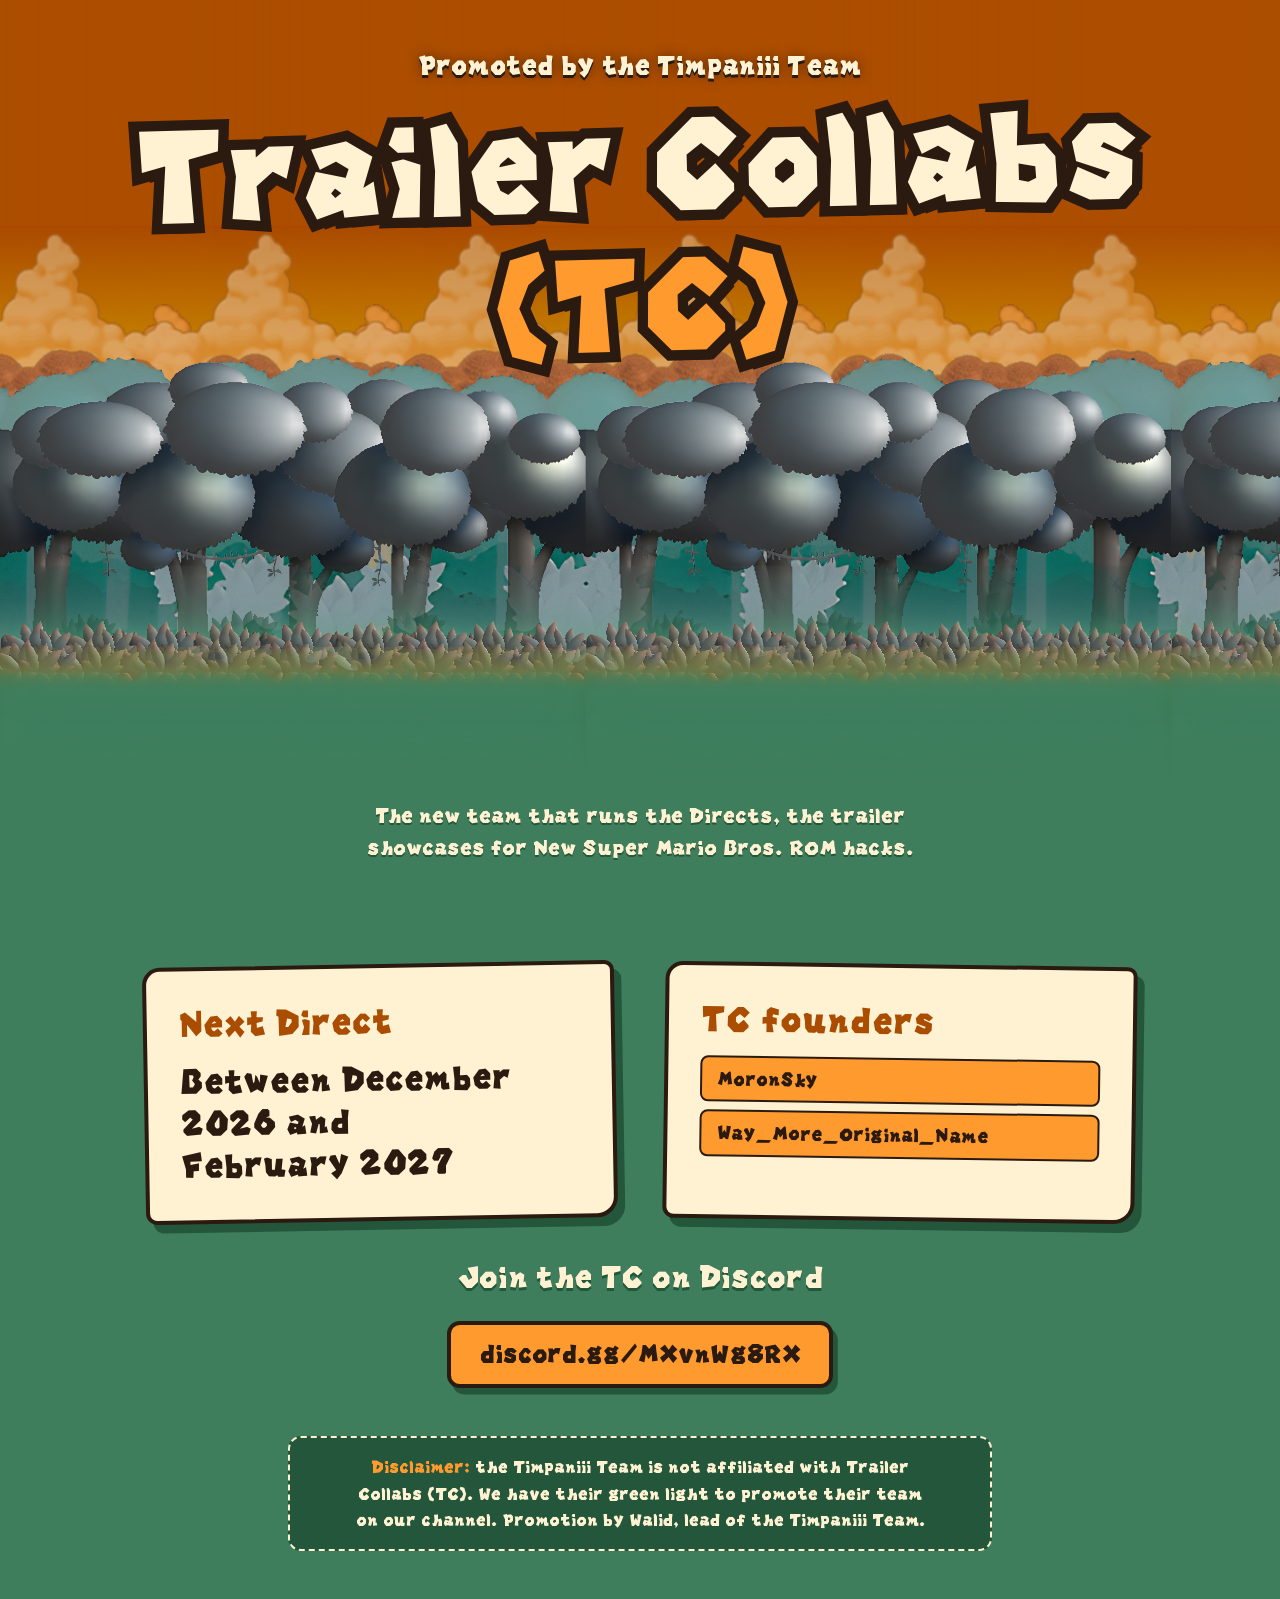
==== TC/index.html @ ae7767f0 "Added disclaimer in TC" ====
<!DOCTYPE html>
<html lang="en">
<head>
  <meta charset="UTF-8">
  <meta name="viewport" content="width=device-width, initial-scale=1">
  <title>Trailer Collabs (TC) – Promoted by the Timpaniii Team</title>
  <meta name="description" content="Trailer Collabs (TC), the new team that runs the Directs, the trailer showcases for New Super Mario Bros. ROM hacks. Next Direct between December 2026 and February 2027.">
  <link rel="preload" href="../assets/fonts/PaperMarioFont.ttf" as="font" type="font/ttf" crossorigin>
  <link rel="stylesheet" href="style.css">
</head>
<body>

  <header class="hero">
    <!-- Background layers: farthest to closest -->
    <div class="plan plan-ciel" aria-hidden="true"></div>
    <div class="plan plan-loin" aria-hidden="true"></div>
    <div class="plan plan-avant" aria-hidden="true"></div>

    <div class="hero-texte">
      <p class="presente">Promoted by the Timpaniii Team</p>
      <h1>Trailer Collabs <span class="sigle">(TC)</span></h1>
    </div>

    <p class="accroche">
      The new team that runs the Directs, the trailer showcases
      for New Super Mario Bros. ROM hacks.
    </p>
  </header>

  <main class="sol">
    <section class="carte carte-direct" aria-labelledby="t-direct">
      <h2 id="t-direct">Next Direct</h2>
      <p class="date">Between December 2026 and February 2027</p>
    </section>

    <section class="carte carte-fondateurs" aria-labelledby="t-fondateurs">
      <h2 id="t-fondateurs">TC founders</h2>
      <ul>
        <li>MoronSky</li>
        <li>Way_More_Original_Name</li>
      </ul>
    </section>
  </main>

  <section class="sol discord" aria-labelledby="t-discord">
    <h2 id="t-discord">Join the TC on Discord</h2>
    <a class="bouton-discord" href="https://discord.gg/MXvnWg8RX" target="_blank" rel="noopener noreferrer">discord.gg/MXvnWg8RX</a>
  </section>

  <footer class="sol pied">
    <p class="avertissement">
      <strong>Disclaimer:</strong> the Timpaniii Team is not affiliated with
      Trailer Collabs (TC). We have their green light to promote their team
      on our channel. Promotion by Walid, lead of the Timpaniii Team.
    </p>
  </footer>

</body>
</html>
---- TC/style.css ----
@font-face {
  font-family: "PaperMarioFont";
  src: url("../assets/fonts/PaperMarioFont.ttf") format("truetype");
  font-weight: normal;
  font-style: normal;
  font-display: swap;
}

:root {
  --encre: #2b1a10;
  --papier: #fff2d2;
  --orange: #ff9a2e;
  --rouille: #ab4d00;
  --sol: #3e7e5d;
  --sol-fonce: #23563a;
  --police: "PaperMarioFont", "Comic Sans MS", system-ui, sans-serif;
}

*, *::before, *::after { box-sizing: border-box; }

html { background: var(--sol); }

body {
  margin: 0;
  font-family: var(--police);
  font-size: clamp(1.15rem, 1rem + 0.6vw, 1.5rem);
  line-height: 1.35;
  color: var(--papier);
  background: var(--sol);
  -webkit-font-smoothing: antialiased;
}

/* ---------- Scene: infinite horizontal scrolling, one speed per layer ---------- */

.hero {
  --h: max(40rem, 100svh);
  position: relative;
  height: var(--h);
  overflow: hidden;
  background: #5a3119;
  isolation: isolate;
}

/*
  Each layer is a strip wider than the screen (100% + 1 tile) whose background
  repeats on X. It is translated by exactly one tile (--w) in a loop, so the
  seam is invisible. The closer the layer, the faster it moves.
*/
.plan {
  position: absolute;
  left: 0;
  width: calc(100% + var(--w));
  background-repeat: repeat-x;
  background-size: auto 100%;
  animation: defile var(--duree) linear infinite;
  will-change: transform;
  z-index: var(--z);
}

@keyframes defile {
  from { transform: translate3d(0, 0, 0); }
  to   { transform: translate3d(calc(-1 * var(--w)), 0, 0); }
}

/* Solid ground: hides tile seams in the green area of the front layer */
.hero::after {
  content: "";
  position: absolute;
  z-index: 4;
  left: 0;
  right: 0;
  bottom: 0;
  height: 22%;
  background: linear-gradient(to bottom, transparent, var(--sol) 45%);
  pointer-events: none;
}

/* plan3.png: sky + clouds (farthest, slowest) */
.plan-ciel {
  --z: 1;
  --w: calc(var(--h) * 0.75 * 580 / 617);
  --duree: 120s;
  top: 0;
  height: calc(var(--h) * 0.75);
  background-image: url("../assets/plan3.png");
}

/* plan1.png: misty forest (middle layer) */
.plan-loin {
  --z: 2;
  --w: calc(var(--h) * 0.4 * 1400 / 504);
  --duree: 70s;
  bottom: calc(var(--h) * 0.24);
  height: calc(var(--h) * 0.4);
  background-image: url("../assets/plan1.png");
}

/* plan2.png: big trees + ground (closest, fastest) */
.plan-avant {
  --z: 3;
  --w: calc(var(--h) * 0.6 * 2273 / 2096);
  --duree: 38s;
  bottom: 0;
  height: calc(var(--h) * 0.6);
  background-image: url("../assets/plan2.png");
}

/* ---------- Title ---------- */

.hero-texte {
  position: absolute;
  z-index: 5;
  top: clamp(1.25rem, 5svh, 3.5rem);
  left: 0;
  right: 0;
  padding: 0 1rem;
  text-align: center;
}

.presente {
  margin: 0 0 0.25em;
  font-size: clamp(1.2rem, 2.4vw, 2rem);
  color: var(--papier);
  text-shadow: 0 0.09em 0 var(--encre), 0 0 0.35em rgba(43, 26, 16, 0.6);
}

h1 {
  margin: 0;
  font-weight: normal;
  font-size: clamp(3rem, 11.5vw, 9.5rem);
  line-height: 0.95;
  color: var(--papier);
  -webkit-text-stroke: 0.14em var(--encre);
  paint-order: stroke fill;
  text-shadow: 0.05em 0.07em 0 var(--encre);
  transform: rotate(-1.5deg);
}

h1 .sigle {
  color: var(--orange);
  white-space: nowrap;
}

.accroche {
  position: absolute;
  z-index: 5;
  left: 50%;
  bottom: clamp(1rem, 4svh, 3rem);
  translate: -50% 0;
  width: min(92%, 40rem);
  margin: 0;
  text-align: center;
  text-wrap: balance;
  text-shadow: 0 0.09em 0 var(--sol-fonce);
}

/* ---------- Content on the ground ---------- */

.sol {
  padding: clamp(1.5rem, 5vw, 4rem) clamp(1rem, 5vw, 3rem);
}

main.sol {
  display: grid;
  grid-template-columns: repeat(auto-fit, minmax(min(100%, 20rem), 1fr));
  gap: clamp(1.5rem, 4vw, 3rem);
  max-width: 68rem;
  margin: 0 auto;
  padding-bottom: clamp(1rem, 3vw, 2rem);
}

.carte {
  padding: clamp(1.25rem, 3vw, 2rem);
  color: var(--encre);
  background: var(--papier);
  border: 0.2em solid var(--encre);
  border-radius: 1.1rem 0.6rem 1.3rem 0.7rem;
  box-shadow: 0.45rem 0.55rem 0 var(--sol-fonce);
}

.carte-direct    { transform: rotate(-1deg); }
.carte-fondateurs { transform: rotate(0.8deg); }

.carte h2 {
  margin: 0 0 0.4em;
  font-weight: normal;
  font-size: clamp(1.7rem, 3.4vw, 2.5rem);
  line-height: 1.05;
  color: var(--rouille);
  text-wrap: balance;
}

.date {
  margin: 0;
  font-size: clamp(1.6rem, 3.2vw, 2.4rem);
  line-height: 1.1;
  text-wrap: balance;
}

.carte ul {
  margin: 0;
  padding: 0;
  list-style: none;
  display: grid;
  gap: 0.5rem;
}

.carte li {
  padding: 0.3em 0.7em;
  font-size: clamp(1rem, 1.7vw, 1.5rem);
  overflow-wrap: anywhere;
  background: var(--orange);
  border: 0.13em solid var(--encre);
  border-radius: 0.5rem;
}

/* ---------- Discord ---------- */

.discord {
  padding-top: 0;
  padding-bottom: clamp(1.5rem, 4vw, 3rem);
  text-align: center;
}

.discord h2 {
  margin: 0 0 0.6em;
  font-weight: normal;
  font-size: clamp(1.5rem, 3vw, 2.2rem);
  text-shadow: 0 0.09em 0 var(--sol-fonce);
  text-wrap: balance;
}

.bouton-discord {
  display: inline-block;
  padding: 0.35em 1em;
  font-size: clamp(1.2rem, 2.4vw, 1.8rem);
  color: var(--encre);
  text-decoration: none;
  overflow-wrap: anywhere;
  background: var(--orange);
  border: 0.15em solid var(--encre);
  border-radius: 0.8rem;
  box-shadow: 0.3rem 0.4rem 0 var(--sol-fonce);
  transition: transform 0.12s ease, box-shadow 0.12s ease;
}

.bouton-discord:hover,
.bouton-discord:focus-visible {
  transform: translate(0.15rem, 0.2rem);
  box-shadow: 0.15rem 0.2rem 0 var(--sol-fonce);
}

.bouton-discord:focus-visible {
  outline: 0.2em solid var(--papier);
  outline-offset: 0.2em;
}

/* ---------- Disclaimer ---------- */

.pied {
  padding-top: 0;
  padding-bottom: clamp(1.5rem, 4vw, 3rem);
}

.avertissement {
  max-width: 44rem;
  margin: 0 auto;
  padding: 1rem 1.25rem;
  font-size: clamp(1rem, 0.9rem + 0.4vw, 1.25rem);
  text-align: center;
  text-wrap: balance;
  background: var(--sol-fonce);
  border: 0.15em dashed var(--papier);
  border-radius: 0.8rem;
}

.avertissement strong { font-weight: normal; color: var(--orange); }

/* ---------- Accessibility ---------- */

@media (prefers-reduced-motion: reduce) {
  .plan { animation: none; }
}

@media (max-width: 40rem) {
  .carte-direct, .carte-fondateurs { transform: none; }
}
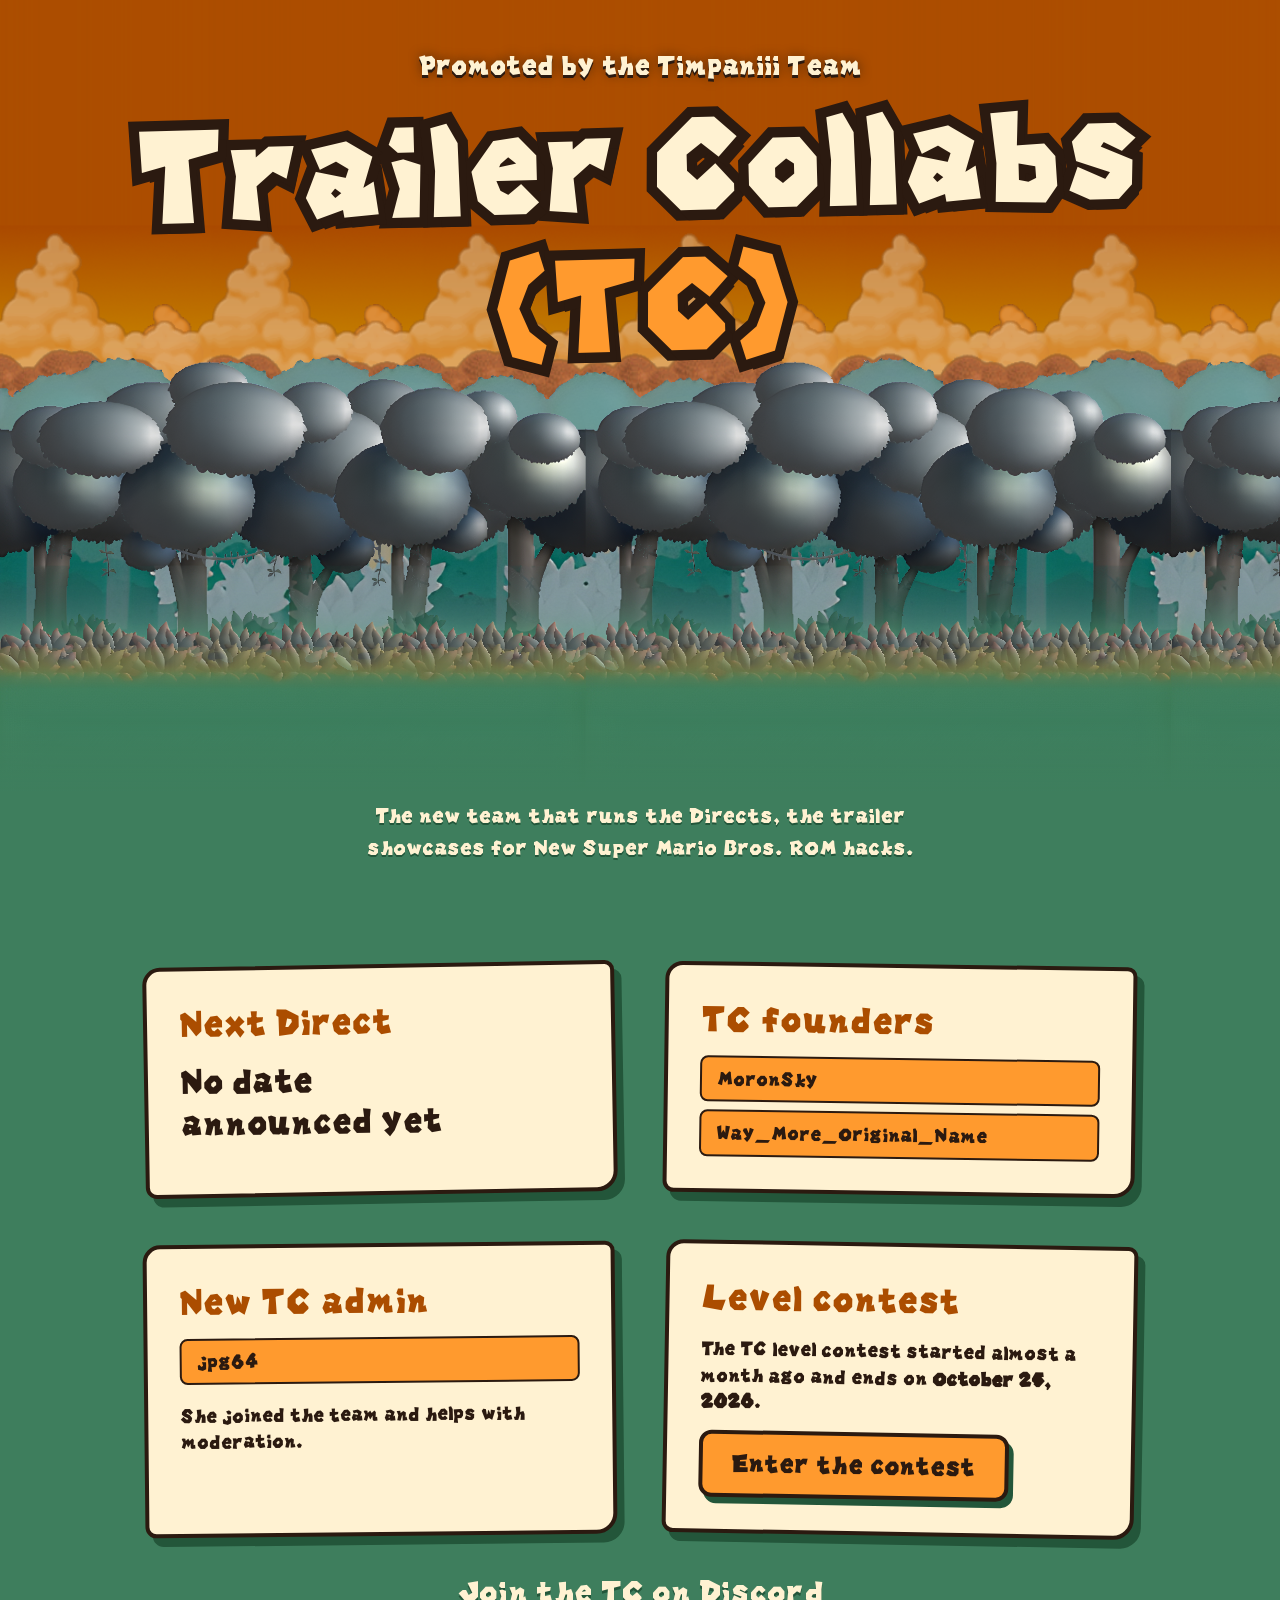
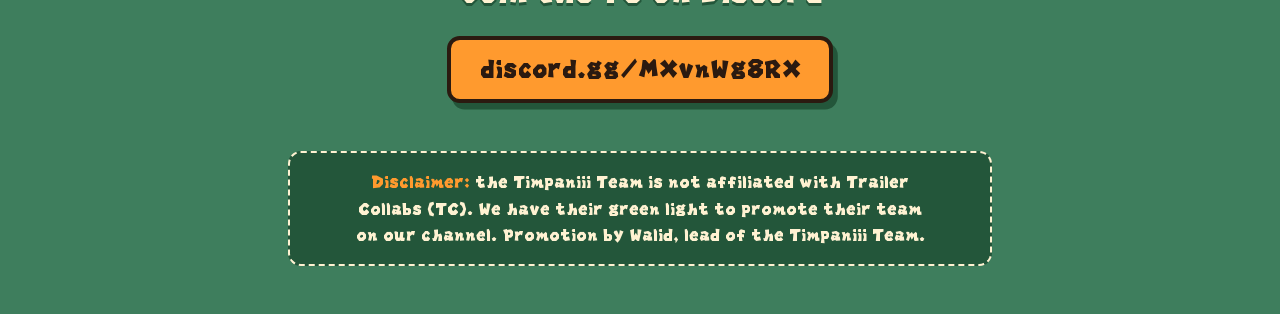
==== commit 78415a7f: "Updated TC Info" ====
--- a/TC/index.html
+++ b/TC/index.html
@@ -4,7 +4,7 @@
   <meta charset="UTF-8">
   <meta name="viewport" content="width=device-width, initial-scale=1">
   <title>Trailer Collabs (TC) – Promoted by the Timpaniii Team</title>
-  <meta name="description" content="Trailer Collabs (TC), the new team that runs the Directs, the trailer showcases for New Super Mario Bros. ROM hacks. Next Direct between December 2026 and February 2027.">
+  <meta name="description" content="Trailer Collabs (TC), the new team that runs the Directs, the trailer showcases for New Super Mario Bros. ROM hacks. The date of the next Direct has not been announced yet.">
   <link rel="preload" href="../assets/fonts/PaperMarioFont.ttf" as="font" type="font/ttf" crossorigin>
   <link rel="stylesheet" href="style.css">
 </head>
@@ -30,7 +30,7 @@
   <main class="sol">
     <section class="carte carte-direct" aria-labelledby="t-direct">
       <h2 id="t-direct">Next Direct</h2>
-      <p class="date">Between December 2026 and February 2027</p>
+      <p class="date">No date announced yet</p>
     </section>
 
     <section class="carte carte-fondateurs" aria-labelledby="t-fondateurs">
@@ -39,6 +39,19 @@
         <li>MoronSky</li>
         <li>Way_More_Original_Name</li>
       </ul>
+    </section>
+    <section class="carte carte-admin" aria-labelledby="t-admin">
+      <h2 id="t-admin">New TC admin</h2>
+      <ul>
+        <li>jpg64</li>
+      </ul>
+      <p class="note">She joined the team and helps with moderation.</p>
+    </section>
+
+    <section class="carte carte-concours" aria-labelledby="t-concours">
+      <h2 id="t-concours">Level contest</h2>
+      <p class="note">The TC level contest started almost a month ago and ends on <strong>October 25, 2026</strong>.</p>
+      <a class="bouton-discord" href="https://docs.google.com/forms/d/e/1FAIpQLSdBGVEIluDn9jQaXXMT9vx-zdI4kXdpzMdaa4rxjCzzIDoKrA/viewform?usp=sharing&amp;ouid=108091817687756259003" target="_blank" rel="noopener noreferrer">Enter the contest</a>
     </section>
   </main>
 
--- a/TC/style.css
+++ b/TC/style.css
@@ -13,7 +13,7 @@
   --rouille: #ab4d00;
   --sol: #3e7e5d;
   --sol-fonce: #23563a;
-  --police: "PaperMarioFont", "Comic Sans MS", system-ui, sans-serif;
+  --police: "PaperMarioFont", system-ui, sans-serif;
 }
 
 *, *::before, *::after { box-sizing: border-box; }
@@ -180,6 +180,16 @@
 
 .carte-direct    { transform: rotate(-1deg); }
 .carte-fondateurs { transform: rotate(0.8deg); }
+.carte-admin      { transform: rotate(-0.6deg); }
+.carte-concours   { transform: rotate(1deg); }
+
+.carte .note {
+  margin: 0.8em 0 0;
+  font-size: clamp(1rem, 1.7vw, 1.4rem);
+  line-height: 1.2;
+}
+
+.carte-concours .bouton-discord { margin-top: 1rem; }
 
 .carte h2 {
   margin: 0 0 0.4em;
@@ -283,5 +293,5 @@
 }
 
 @media (max-width: 40rem) {
-  .carte-direct, .carte-fondateurs { transform: none; }
-}
+  .carte-direct, .carte-fondateurs, .carte-admin, .carte-concours { transform: none; }
+}
